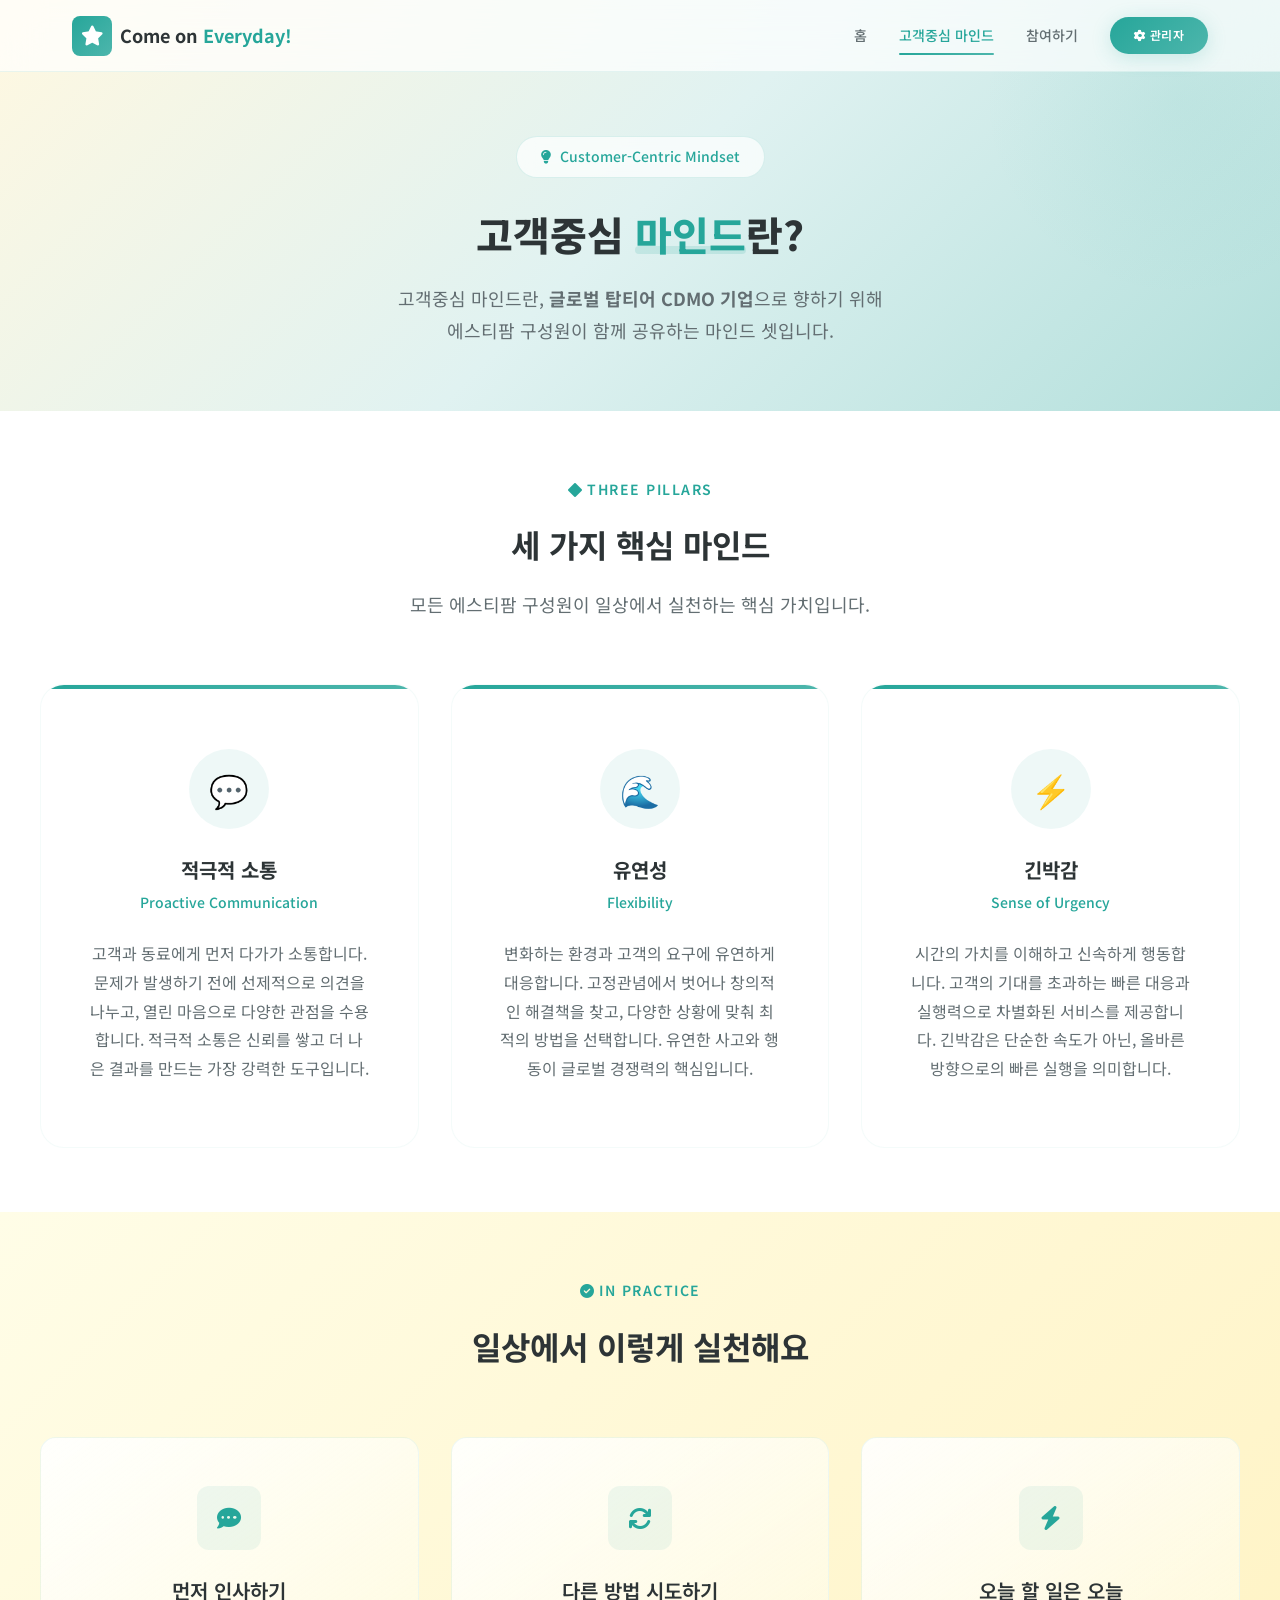
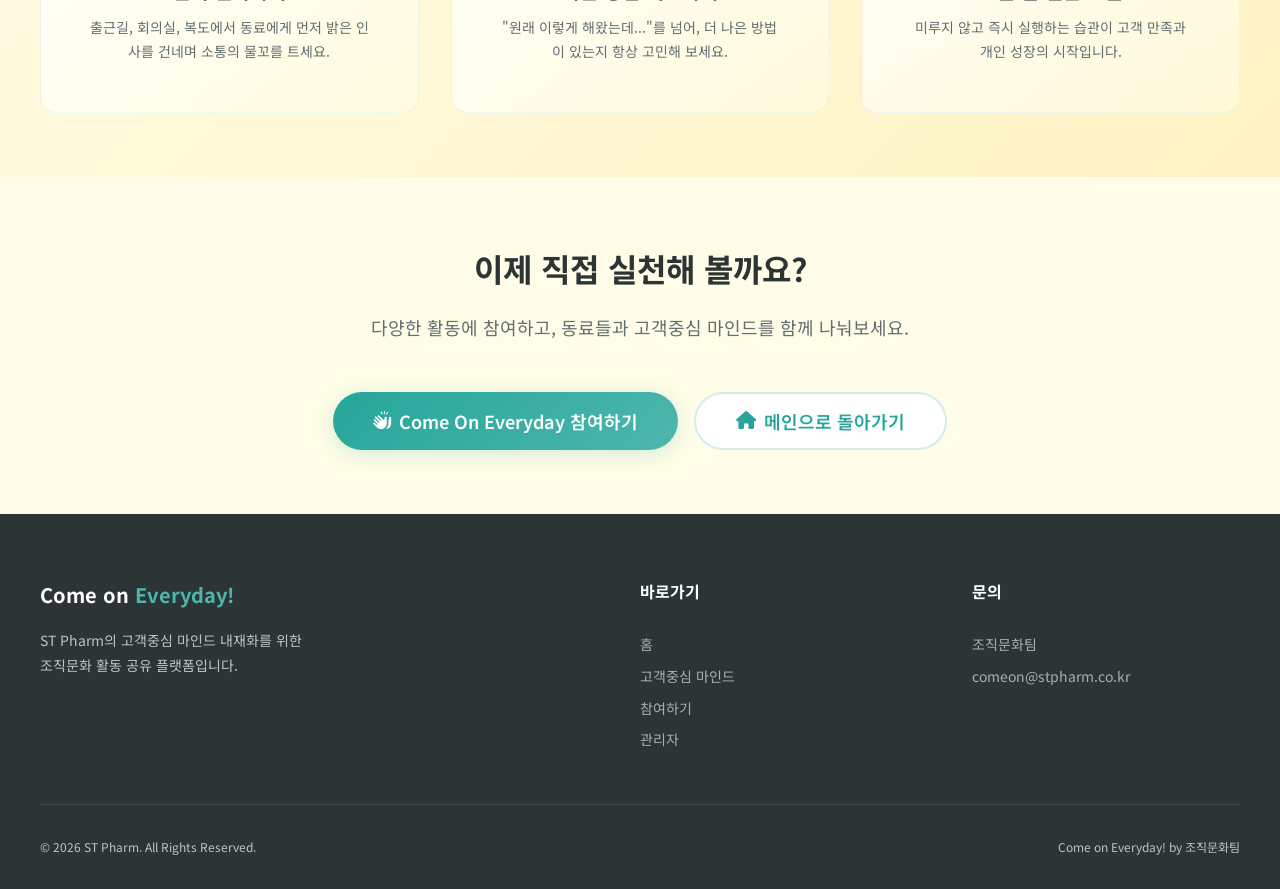
==== mindset.html @ de148626 "feat: 에스티팜 Come on Everyday 웹사이트 초기 버전" ====
<!DOCTYPE html>
<html lang="ko">

<head>
    <meta charset="UTF-8">
    <meta name="viewport" content="width=device-width, initial-scale=1.0">
    <title>고객중심 마인드란? - 에스티팜 Come on Everyday!</title>
    <meta name="description" content="에스티팜의 고객중심 마인드 - 적극적 소통, 유연성, 긴박감. 글로벌 탑티어 CDMO 기업을 향한 공유 마인드셋.">
    <meta property="og:title" content="고객중심 마인드란? - 에스티팜">
    <meta property="og:description" content="적극적 소통, 유연성, 긴박감 - 에스티팜 구성원이 함께 공유하는 마인드셋">
    <link rel="preconnect" href="https://fonts.googleapis.com">
    <link rel="preconnect" href="https://fonts.gstatic.com" crossorigin>
    <link href="https://fonts.googleapis.com/css2?family=Noto+Sans+KR:wght@300;400;500;600;700;800&display=swap"
        rel="stylesheet">
    <link rel="stylesheet" href="https://cdnjs.cloudflare.com/ajax/libs/font-awesome/6.4.0/css/all.min.css">
    <link rel="stylesheet" href="css/style.css">
</head>

<body>

    <!-- ===== 네비게이션 ===== -->
    <nav class="navbar" id="navbar">
        <div class="nav-container">
            <a href="index.html" class="nav-logo">
                <div class="logo-icon"><i class="fas fa-star"></i></div>
                <span>Come on <span class="highlight">Everyday!</span></span>
            </a>
            <div class="nav-links" id="navLinks">
                <a href="index.html">홈</a>
                <a href="mindset.html" class="active">고객중심 마인드</a>
                <a href="participate.html">참여하기</a>
                <a href="admin.html" class="nav-admin-btn"><i class="fas fa-cog"></i> 관리자</a>
            </div>
            <button class="mobile-menu-btn" id="mobileMenuBtn" aria-label="메뉴 열기">
                <span></span><span></span><span></span>
            </button>
        </div>
    </nav>

    <!-- ===== 페이지 헤더 ===== -->
    <section class="page-hero">
        <div class="section-container">
            <div class="hero-badge"><i class="fas fa-lightbulb"></i> Customer-Centric Mindset</div>
            <h1 class="hero-title" id="mindsetPageTitle">고객중심 <span class="accent">마인드</span>란?</h1>
            <p class="lead" id="mindsetPageDesc">
                고객중심 마인드란, <strong>글로벌 탑티어 CDMO 기업</strong>으로 향하기 위해<br>
                에스티팜 구성원이 함께 공유하는 마인드 셋입니다.
            </p>
        </div>
    </section>

    <!-- ===== 3가지 마인드 카드 ===== -->
    <section class="section" style="background: var(--surface-white);">
        <div class="section-container">
            <div class="section-header fade-up">
                <div class="section-label"><i class="fas fa-diamond"></i> THREE PILLARS</div>
                <h2 class="section-title">세 가지 핵심 마인드</h2>
                <p class="section-desc">모든 에스티팜 구성원이 일상에서 실천하는 핵심 가치입니다.</p>
            </div>

            <div class="mindset-cards">
                <!-- 카드 1: 적극적 소통 -->
                <div class="mindset-card fade-up" id="mindsetCard1">
                    <div class="mindset-icon">💬</div>
                    <h3>적극적 소통</h3>
                    <p class="mindset-en">Proactive Communication</p>
                    <p class="mindset-desc" id="mindsetDesc1">
                        고객과 동료에게 먼저 다가가 소통합니다. 문제가 발생하기 전에 선제적으로 의견을 나누고,
                        열린 마음으로 다양한 관점을 수용합니다. 적극적 소통은 신뢰를 쌓고 더 나은 결과를 만드는
                        가장 강력한 도구입니다.
                    </p>
                </div>

                <!-- 카드 2: 유연성 -->
                <div class="mindset-card fade-up" id="mindsetCard2">
                    <div class="mindset-icon">🌊</div>
                    <h3>유연성</h3>
                    <p class="mindset-en">Flexibility</p>
                    <p class="mindset-desc" id="mindsetDesc2">
                        변화하는 환경과 고객의 요구에 유연하게 대응합니다. 고정관념에서 벗어나 창의적인
                        해결책을 찾고, 다양한 상황에 맞춰 최적의 방법을 선택합니다. 유연한 사고와 행동이
                        글로벌 경쟁력의 핵심입니다.
                    </p>
                </div>

                <!-- 카드 3: 긴박감 -->
                <div class="mindset-card fade-up" id="mindsetCard3">
                    <div class="mindset-icon">⚡</div>
                    <h3>긴박감</h3>
                    <p class="mindset-en">Sense of Urgency</p>
                    <p class="mindset-desc" id="mindsetDesc3">
                        시간의 가치를 이해하고 신속하게 행동합니다. 고객의 기대를 초과하는 빠른 대응과
                        실행력으로 차별화된 서비스를 제공합니다. 긴박감은 단순한 속도가 아닌,
                        올바른 방향으로의 빠른 실행을 의미합니다.
                    </p>
                </div>
            </div>
        </div>
    </section>

    <!-- ===== 실천 가이드 섹션 ===== -->
    <section class="section" style="background: var(--gradient-warm);">
        <div class="section-container">
            <div class="section-header fade-up">
                <div class="section-label"><i class="fas fa-check-circle"></i> IN PRACTICE</div>
                <h2 class="section-title">일상에서 이렇게 실천해요</h2>
            </div>
            <div class="intro-grid">
                <div class="intro-card fade-up">
                    <div class="card-icon"><i class="fas fa-comment-dots"></i></div>
                    <h3>먼저 인사하기</h3>
                    <p>출근길, 회의실, 복도에서 동료에게 먼저 밝은 인사를 건네며 소통의 물꼬를 트세요.</p>
                </div>
                <div class="intro-card fade-up">
                    <div class="card-icon"><i class="fas fa-arrows-rotate"></i></div>
                    <h3>다른 방법 시도하기</h3>
                    <p>"원래 이렇게 해왔는데..."를 넘어, 더 나은 방법이 있는지 항상 고민해 보세요.</p>
                </div>
                <div class="intro-card fade-up">
                    <div class="card-icon"><i class="fas fa-bolt"></i></div>
                    <h3>오늘 할 일은 오늘</h3>
                    <p>미루지 않고 즉시 실행하는 습관이 고객 만족과 개인 성장의 시작입니다.</p>
                </div>
            </div>
        </div>
    </section>

    <!-- ===== 하단 CTA ===== -->
    <section class="section text-center">
        <div class="section-container fade-up">
            <h2 class="section-title">이제 직접 실천해 볼까요?</h2>
            <p class="section-desc mb-3">다양한 활동에 참여하고, 동료들과 고객중심 마인드를 함께 나눠보세요.</p>
            <div style="display: flex; gap: 1rem; justify-content: center; flex-wrap: wrap;">
                <a href="participate.html" class="btn btn-primary btn-lg">
                    <i class="fas fa-hands-clapping"></i> Come On Everyday 참여하기
                </a>
                <a href="index.html" class="btn btn-secondary btn-lg">
                    <i class="fas fa-home"></i> 메인으로 돌아가기
                </a>
            </div>
        </div>
    </section>

    <!-- ===== 푸터 ===== -->
    <footer class="footer">
        <div class="footer-container">
            <div class="footer-brand">
                <h3>Come on <span>Everyday!</span></h3>
                <p>ST Pharm의 고객중심 마인드 내재화를 위한<br>조직문화 활동 공유 플랫폼입니다.</p>
            </div>
            <div class="footer-links">
                <h4>바로가기</h4>
                <a href="index.html">홈</a>
                <a href="mindset.html">고객중심 마인드</a>
                <a href="participate.html">참여하기</a>
                <a href="admin.html">관리자</a>
            </div>
            <div class="footer-links">
                <h4>문의</h4>
                <a href="#">조직문화팀</a>
                <a href="#">comeon@stpharm.co.kr</a>
            </div>
        </div>
        <div class="footer-bottom">
            <span>© 2026 ST Pharm. All Rights Reserved.</span>
            <span>Come on Everyday! by 조직문화팀</span>
        </div>
    </footer>

    <button class="back-to-top" id="backToTop" aria-label="맨 위로">
        <i class="fas fa-chevron-up"></i>
    </button>
    <div class="toast" id="toast"></div>

    <script src="js/theme.js"></script>
    <script src="js/main.js"></script>
</body>

</html>
---- css/style.css ----
/* ============================================
   에스티팜 Come on Everyday! - 메인 스타일시트
   디자인 시스템: 따뜻한 노란색 + 민트 포인트
   ============================================ */

/* === 1. CSS 변수 (테마 시스템) === */
:root {
  /* 메인 컬러 */
  --bg-primary: #FFFDE7;
  --bg-secondary: #FFF8E1;
  --bg-warm: #FFF3C4;
  --accent-mint: #26A69A;
  --accent-mint-light: #4DB6AC;
  --accent-mint-dark: #00897B;
  --accent-mint-bg: rgba(38, 166, 154, 0.08);

  /* 텍스트 */
  --text-primary: #2D3436;
  --text-secondary: #636E72;
  --text-light: #B2BEC3;
  --text-white: #FFFFFF;

  /* 카드 & 서피스 */
  --surface-white: #FFFFFF;
  --surface-glass: rgba(255, 255, 255, 0.7);
  --surface-card: rgba(255, 255, 255, 0.85);

  /* 그림자 */
  --shadow-sm: 0 2px 8px rgba(0, 0, 0, 0.06);
  --shadow-md: 0 4px 16px rgba(0, 0, 0, 0.08);
  --shadow-lg: 0 8px 32px rgba(0, 0, 0, 0.1);
  --shadow-mint: 0 4px 20px rgba(38, 166, 154, 0.2);

  /* 그라데이션 */
  --gradient-hero: linear-gradient(135deg, #FFF8E1 0%, #E0F2F1 50%, #B2DFDB 100%);
  --gradient-mint: linear-gradient(135deg, #26A69A 0%, #4DB6AC 100%);
  --gradient-warm: linear-gradient(135deg, #FFFDE7 0%, #FFF3C4 100%);
  --gradient-card: linear-gradient(145deg, rgba(255,255,255,0.9), rgba(255,253,231,0.5));

  /* 간격 */
  --spacing-xs: 0.25rem;
  --spacing-sm: 0.5rem;
  --spacing-md: 1rem;
  --spacing-lg: 1.5rem;
  --spacing-xl: 2rem;
  --spacing-2xl: 3rem;
  --spacing-3xl: 4rem;

  /* 둥근 모서리 */
  --radius-sm: 8px;
  --radius-md: 12px;
  --radius-lg: 16px;
  --radius-xl: 24px;
  --radius-full: 9999px;

  /* 폰트 */
  --font-family: 'Noto Sans KR', -apple-system, BlinkMacSystemFont, sans-serif;
  --font-size-xs: 0.75rem;
  --font-size-sm: 0.875rem;
  --font-size-md: 1rem;
  --font-size-lg: 1.125rem;
  --font-size-xl: 1.25rem;
  --font-size-2xl: 1.5rem;
  --font-size-3xl: 2rem;
  --font-size-4xl: 2.5rem;
  --font-size-hero: 3.5rem;

  /* 트랜지션 */
  --transition-fast: 0.2s ease;
  --transition-normal: 0.3s ease;
  --transition-slow: 0.5s ease;

  /* 네비게이션 높이 */
  --nav-height: 72px;
}

/* === 2. 리셋 & 기본 스타일 === */
*,
*::before,
*::after {
  margin: 0;
  padding: 0;
  box-sizing: border-box;
}

html {
  scroll-behavior: smooth;
  font-size: 16px;
}

body {
  font-family: var(--font-family);
  background-color: var(--bg-primary);
  color: var(--text-primary);
  line-height: 1.7;
  overflow-x: hidden;
  -webkit-font-smoothing: antialiased;
}

a {
  color: var(--accent-mint);
  text-decoration: none;
  transition: color var(--transition-fast);
}

a:hover {
  color: var(--accent-mint-dark);
}

img {
  max-width: 100%;
  height: auto;
  display: block;
}

ul, ol {
  list-style: none;
}

/* === 3. 네비게이션 === */
.navbar {
  position: fixed;
  top: 0;
  left: 0;
  right: 0;
  height: var(--nav-height);
  background: var(--surface-glass);
  backdrop-filter: blur(20px);
  -webkit-backdrop-filter: blur(20px);
  border-bottom: 1px solid rgba(38, 166, 154, 0.1);
  z-index: 1000;
  transition: all var(--transition-normal);
}

.navbar.scrolled {
  background: rgba(255, 253, 231, 0.95);
  box-shadow: var(--shadow-sm);
}

.nav-container {
  max-width: 1200px;
  margin: 0 auto;
  padding: 0 var(--spacing-xl);
  height: 100%;
  display: flex;
  align-items: center;
  justify-content: space-between;
}

.nav-logo {
  display: flex;
  align-items: center;
  gap: var(--spacing-sm);
  font-weight: 700;
  font-size: var(--font-size-lg);
  color: var(--text-primary);
}

.nav-logo .logo-icon {
  width: 40px;
  height: 40px;
  background: var(--gradient-mint);
  border-radius: var(--radius-sm);
  display: flex;
  align-items: center;
  justify-content: center;
  color: white;
  font-size: var(--font-size-xl);
}

.nav-logo span.highlight {
  color: var(--accent-mint);
}

.nav-links {
  display: flex;
  align-items: center;
  gap: var(--spacing-xl);
}

.nav-links a {
  color: var(--text-secondary);
  font-weight: 500;
  font-size: var(--font-size-sm);
  padding: var(--spacing-sm) 0;
  position: relative;
  transition: color var(--transition-fast);
}

.nav-links a::after {
  content: '';
  position: absolute;
  bottom: 0;
  left: 0;
  width: 0;
  height: 2px;
  background: var(--gradient-mint);
  border-radius: var(--radius-full);
  transition: width var(--transition-normal);
}

.nav-links a:hover,
.nav-links a.active {
  color: var(--accent-mint);
}

.nav-links a:hover::after,
.nav-links a.active::after {
  width: 100%;
}

.nav-admin-btn {
  background: var(--gradient-mint);
  color: white !important;
  padding: var(--spacing-sm) var(--spacing-lg) !important;
  border-radius: var(--radius-full);
  font-weight: 600 !important;
  font-size: var(--font-size-xs) !important;
  letter-spacing: 0.5px;
  transition: all var(--transition-normal) !important;
  box-shadow: var(--shadow-mint);
}

.nav-admin-btn:hover {
  transform: translateY(-2px);
  box-shadow: 0 6px 24px rgba(38, 166, 154, 0.3) !important;
}

.nav-admin-btn::after {
  display: none !important;
}

/* 모바일 메뉴 */
.mobile-menu-btn {
  display: none;
  flex-direction: column;
  gap: 5px;
  background: none;
  border: none;
  cursor: pointer;
  padding: var(--spacing-sm);
}

.mobile-menu-btn span {
  width: 24px;
  height: 2px;
  background: var(--text-primary);
  border-radius: var(--radius-full);
  transition: all var(--transition-normal);
}

.mobile-menu-btn.active span:nth-child(1) {
  transform: rotate(45deg) translateY(7px);
}

.mobile-menu-btn.active span:nth-child(2) {
  opacity: 0;
}

.mobile-menu-btn.active span:nth-child(3) {
  transform: rotate(-45deg) translateY(-7px);
}

/* === 4. 히어로 섹션 === */
.hero {
  min-height: 100vh;
  display: flex;
  align-items: center;
  justify-content: center;
  background: var(--gradient-hero);
  padding: calc(var(--nav-height) + var(--spacing-3xl)) var(--spacing-xl) var(--spacing-3xl);
  position: relative;
  overflow: hidden;
}

.hero::before {
  content: '';
  position: absolute;
  top: -50%;
  right: -20%;
  width: 600px;
  height: 600px;
  background: radial-gradient(circle, rgba(38, 166, 154, 0.08) 0%, transparent 70%);
  border-radius: 50%;
  animation: float 8s ease-in-out infinite;
}

.hero::after {
  content: '';
  position: absolute;
  bottom: -30%;
  left: -10%;
  width: 400px;
  height: 400px;
  background: radial-gradient(circle, rgba(255, 243, 196, 0.5) 0%, transparent 70%);
  border-radius: 50%;
  animation: float 6s ease-in-out infinite reverse;
}

@keyframes float {
  0%, 100% { transform: translateY(0) rotate(0deg); }
  50% { transform: translateY(-30px) rotate(5deg); }
}

.hero-content {
  text-align: center;
  max-width: 800px;
  position: relative;
  z-index: 1;
}

.hero-badge {
  display: inline-flex;
  align-items: center;
  gap: var(--spacing-sm);
  background: var(--surface-glass);
  backdrop-filter: blur(10px);
  padding: var(--spacing-sm) var(--spacing-lg);
  border-radius: var(--radius-full);
  font-size: var(--font-size-sm);
  font-weight: 500;
  color: var(--accent-mint);
  margin-bottom: var(--spacing-xl);
  border: 1px solid rgba(38, 166, 154, 0.15);
  animation: fadeInDown 0.8s ease-out;
}

.hero-title {
  font-size: var(--font-size-hero);
  font-weight: 800;
  line-height: 1.2;
  margin-bottom: var(--spacing-lg);
  color: var(--text-primary);
  animation: fadeInUp 0.8s ease-out 0.2s both;
}

.hero-title .accent {
  color: var(--accent-mint);
  position: relative;
  display: inline-block;
}

.hero-title .accent::after {
  content: '';
  position: absolute;
  bottom: 4px;
  left: 0;
  right: 0;
  height: 8px;
  background: rgba(38, 166, 154, 0.15);
  border-radius: var(--radius-full);
  z-index: -1;
}

.hero-subtitle {
  font-size: var(--font-size-lg);
  color: var(--text-secondary);
  max-width: 600px;
  margin: 0 auto var(--spacing-2xl);
  line-height: 1.8;
  animation: fadeInUp 0.8s ease-out 0.4s both;
}

.hero-buttons {
  display: flex;
  gap: var(--spacing-md);
  justify-content: center;
  flex-wrap: wrap;
  animation: fadeInUp 0.8s ease-out 0.6s both;
}

.scroll-indicator {
  position: absolute;
  bottom: 40px;
  left: 50%;
  transform: translateX(-50%);
  display: flex;
  flex-direction: column;
  align-items: center;
  gap: var(--spacing-sm);
  color: var(--text-light);
  font-size: var(--font-size-xs);
  animation: bounce 2s infinite;
  z-index: 1;
}

.scroll-indicator i {
  font-size: var(--font-size-xl);
}

@keyframes bounce {
  0%, 20%, 50%, 80%, 100% { transform: translateX(-50%) translateY(0); }
  40% { transform: translateX(-50%) translateY(-10px); }
  60% { transform: translateX(-50%) translateY(-5px); }
}

/* === 5. 버튼 === */
.btn {
  display: inline-flex;
  align-items: center;
  gap: var(--spacing-sm);
  padding: 14px 32px;
  border-radius: var(--radius-full);
  font-family: var(--font-family);
  font-weight: 600;
  font-size: var(--font-size-md);
  cursor: pointer;
  border: none;
  transition: all var(--transition-normal);
  text-decoration: none;
  line-height: 1;
}

.btn-primary {
  background: var(--gradient-mint);
  color: var(--text-white);
  box-shadow: var(--shadow-mint);
}

.btn-primary:hover {
  transform: translateY(-3px);
  box-shadow: 0 8px 28px rgba(38, 166, 154, 0.35);
  color: var(--text-white);
}

.btn-secondary {
  background: var(--surface-white);
  color: var(--accent-mint);
  border: 2px solid rgba(38, 166, 154, 0.2);
}

.btn-secondary:hover {
  border-color: var(--accent-mint);
  background: var(--accent-mint-bg);
  transform: translateY(-3px);
  box-shadow: var(--shadow-md);
  color: var(--accent-mint-dark);
}

.btn-outline {
  background: transparent;
  color: var(--accent-mint);
  border: 2px solid var(--accent-mint);
}

.btn-outline:hover {
  background: var(--accent-mint);
  color: var(--text-white);
  transform: translateY(-2px);
}

.btn-sm {
  padding: 10px 20px;
  font-size: var(--font-size-sm);
}

.btn-lg {
  padding: 18px 40px;
  font-size: var(--font-size-lg);
}

/* === 6. 섹션 공통 === */
.section {
  padding: var(--spacing-3xl) var(--spacing-xl);
}

.section-container {
  max-width: 1200px;
  margin: 0 auto;
}

.section-header {
  text-align: center;
  margin-bottom: var(--spacing-3xl);
}

.section-label {
  display: inline-flex;
  align-items: center;
  gap: var(--spacing-xs);
  color: var(--accent-mint);
  font-size: var(--font-size-sm);
  font-weight: 600;
  text-transform: uppercase;
  letter-spacing: 1.5px;
  margin-bottom: var(--spacing-md);
}

.section-title {
  font-size: var(--font-size-3xl);
  font-weight: 700;
  color: var(--text-primary);
  margin-bottom: var(--spacing-md);
}

.section-desc {
  font-size: var(--font-size-lg);
  color: var(--text-secondary);
  max-width: 600px;
  margin: 0 auto;
  line-height: 1.8;
}

/* === 7. 소개 섹션 === */
.intro-section {
  background: var(--surface-white);
}

.intro-grid {
  display: grid;
  grid-template-columns: repeat(3, 1fr);
  gap: var(--spacing-xl);
  margin-top: var(--spacing-2xl);
}

.intro-card {
  background: var(--gradient-card);
  border: 1px solid rgba(38, 166, 154, 0.08);
  border-radius: var(--radius-lg);
  padding: var(--spacing-2xl);
  text-align: center;
  transition: all var(--transition-normal);
}

.intro-card:hover {
  transform: translateY(-8px);
  box-shadow: var(--shadow-lg);
  border-color: rgba(38, 166, 154, 0.2);
}

.intro-card .card-icon {
  width: 64px;
  height: 64px;
  margin: 0 auto var(--spacing-lg);
  background: var(--accent-mint-bg);
  border-radius: var(--radius-md);
  display: flex;
  align-items: center;
  justify-content: center;
  font-size: var(--font-size-2xl);
  color: var(--accent-mint);
  transition: all var(--transition-normal);
}

.intro-card:hover .card-icon {
  background: var(--gradient-mint);
  color: white;
  transform: scale(1.1);
}

.intro-card h3 {
  font-size: var(--font-size-xl);
  font-weight: 600;
  margin-bottom: var(--spacing-sm);
}

.intro-card p {
  color: var(--text-secondary);
  font-size: var(--font-size-sm);
  line-height: 1.7;
}

/* === 8. CTA 섹션 === */
.cta-section {
  background: var(--gradient-warm);
  position: relative;
  overflow: hidden;
}

.cta-section::before {
  content: '';
  position: absolute;
  top: 0;
  right: 0;
  width: 300px;
  height: 300px;
  background: radial-gradient(circle, rgba(38, 166, 154, 0.06) 0%, transparent 70%);
  border-radius: 50%;
}

.cta-cards {
  display: grid;
  grid-template-columns: repeat(2, 1fr);
  gap: var(--spacing-2xl);
  max-width: 900px;
  margin: 0 auto;
}

.cta-card {
  background: var(--surface-card);
  backdrop-filter: blur(10px);
  border: 1px solid rgba(38, 166, 154, 0.1);
  border-radius: var(--radius-xl);
  padding: var(--spacing-3xl) var(--spacing-2xl);
  text-align: center;
  transition: all var(--transition-normal);
  position: relative;
  overflow: hidden;
}

.cta-card::before {
  content: '';
  position: absolute;
  top: 0;
  left: 0;
  right: 0;
  height: 4px;
  background: var(--gradient-mint);
  opacity: 0;
  transition: opacity var(--transition-normal);
}

.cta-card:hover {
  transform: translateY(-6px);
  box-shadow: var(--shadow-lg);
}

.cta-card:hover::before {
  opacity: 1;
}

.cta-card .card-emoji {
  font-size: 3rem;
  margin-bottom: var(--spacing-lg);
}

.cta-card h3 {
  font-size: var(--font-size-xl);
  font-weight: 700;
  margin-bottom: var(--spacing-md);
}

.cta-card p {
  color: var(--text-secondary);
  margin-bottom: var(--spacing-xl);
  line-height: 1.7;
}

/* === 9. 캐릭터 섹션 === */
.character-section {
  background: var(--surface-white);
}

.character-grid {
  display: grid;
  grid-template-columns: repeat(3, 1fr);
  gap: var(--spacing-xl);
}

.character-card {
  background: var(--bg-primary);
  border-radius: var(--radius-xl);
  padding: var(--spacing-2xl);
  text-align: center;
  transition: all var(--transition-normal);
  border: 2px solid transparent;
}

.character-card:hover {
  transform: translateY(-10px);
  box-shadow: var(--shadow-lg);
  border-color: rgba(38, 166, 154, 0.15);
}

.character-img {
  width: 160px;
  height: 160px;
  margin: 0 auto var(--spacing-lg);
  border-radius: 50%;
  background: var(--gradient-mint);
  display: flex;
  align-items: center;
  justify-content: center;
  font-size: 4rem;
  color: white;
  position: relative;
  overflow: hidden;
  box-shadow: 0 8px 24px rgba(38, 166, 154, 0.2);
  transition: transform var(--transition-normal);
}

.character-card:hover .character-img {
  transform: scale(1.05) rotate(3deg);
}

.character-img img {
  width: 100%;
  height: 100%;
  object-fit: cover;
  border-radius: 50%;
}

.character-card h3 {
  font-size: var(--font-size-xl);
  font-weight: 700;
  margin-bottom: var(--spacing-xs);
  color: var(--text-primary);
}

.character-card .character-en {
  font-size: var(--font-size-sm);
  color: var(--accent-mint);
  font-weight: 500;
  margin-bottom: var(--spacing-md);
}

.character-card p {
  color: var(--text-secondary);
  font-size: var(--font-size-sm);
  line-height: 1.7;
}

/* === 10. 푸터 === */
.footer {
  background: var(--text-primary);
  color: rgba(255, 255, 255, 0.7);
  padding: var(--spacing-3xl) var(--spacing-xl) var(--spacing-xl);
}

.footer-container {
  max-width: 1200px;
  margin: 0 auto;
  display: grid;
  grid-template-columns: 2fr 1fr 1fr;
  gap: var(--spacing-3xl);
}

.footer-brand h3 {
  color: white;
  font-size: var(--font-size-xl);
  margin-bottom: var(--spacing-md);
}

.footer-brand h3 span {
  color: var(--accent-mint-light);
}

.footer-brand p {
  font-size: var(--font-size-sm);
  line-height: 1.8;
}

.footer-links h4 {
  color: white;
  font-size: var(--font-size-md);
  margin-bottom: var(--spacing-lg);
}

.footer-links a {
  display: block;
  color: rgba(255, 255, 255, 0.6);
  font-size: var(--font-size-sm);
  padding: var(--spacing-xs) 0;
  transition: color var(--transition-fast);
}

.footer-links a:hover {
  color: var(--accent-mint-light);
}

.footer-bottom {
  max-width: 1200px;
  margin: var(--spacing-2xl) auto 0;
  padding-top: var(--spacing-xl);
  border-top: 1px solid rgba(255, 255, 255, 0.1);
  display: flex;
  justify-content: space-between;
  align-items: center;
  font-size: var(--font-size-xs);
}

/* === 11. 마인드셋 페이지 === */
.page-hero {
  padding: calc(var(--nav-height) + var(--spacing-3xl)) var(--spacing-xl) var(--spacing-3xl);
  background: var(--gradient-hero);
  text-align: center;
  position: relative;
  overflow: hidden;
}

.page-hero::before {
  content: '';
  position: absolute;
  top: -100px;
  right: -100px;
  width: 400px;
  height: 400px;
  background: radial-gradient(circle, rgba(38, 166, 154, 0.06) 0%, transparent 70%);
  border-radius: 50%;
}

.page-hero h1 {
  font-size: var(--font-size-4xl);
  font-weight: 800;
  margin-bottom: var(--spacing-lg);
}

.page-hero .lead {
  font-size: var(--font-size-lg);
  color: var(--text-secondary);
  max-width: 700px;
  margin: 0 auto;
  line-height: 1.8;
}

.mindset-cards {
  display: grid;
  grid-template-columns: repeat(3, 1fr);
  gap: var(--spacing-xl);
  margin-top: var(--spacing-2xl);
}

.mindset-card {
  background: var(--surface-white);
  border-radius: var(--radius-xl);
  padding: var(--spacing-3xl) var(--spacing-2xl);
  text-align: center;
  position: relative;
  overflow: hidden;
  transition: all var(--transition-normal);
  border: 1px solid rgba(38, 166, 154, 0.05);
}

.mindset-card::before {
  content: '';
  position: absolute;
  top: 0;
  left: 0;
  right: 0;
  height: 4px;
  background: var(--gradient-mint);
}

.mindset-card:hover {
  transform: translateY(-8px);
  box-shadow: var(--shadow-lg);
}

.mindset-card .mindset-icon {
  width: 80px;
  height: 80px;
  margin: 0 auto var(--spacing-lg);
  background: var(--accent-mint-bg);
  border-radius: 50%;
  display: flex;
  align-items: center;
  justify-content: center;
  font-size: var(--font-size-3xl);
  color: var(--accent-mint);
  transition: all var(--transition-normal);
}

.mindset-card:hover .mindset-icon {
  background: var(--gradient-mint);
  color: white;
  transform: scale(1.1);
}

.mindset-card h3 {
  font-size: var(--font-size-xl);
  font-weight: 700;
  margin-bottom: var(--spacing-xs);
}

.mindset-card .mindset-en {
  color: var(--accent-mint);
  font-size: var(--font-size-sm);
  font-weight: 500;
  margin-bottom: var(--spacing-lg);
}

.mindset-card .mindset-desc {
  color: var(--text-secondary);
  line-height: 1.8;
  font-size: var(--font-size-md);
}

/* === 12. 참여하기 페이지 === */
.activity-tabs {
  display: flex;
  gap: var(--spacing-sm);
  justify-content: center;
  flex-wrap: wrap;
  margin-bottom: var(--spacing-2xl);
}

.tab-btn {
  padding: 12px 24px;
  border: 2px solid rgba(38, 166, 154, 0.15);
  background: var(--surface-white);
  border-radius: var(--radius-full);
  font-family: var(--font-family);
  font-size: var(--font-size-sm);
  font-weight: 500;
  color: var(--text-secondary);
  cursor: pointer;
  transition: all var(--transition-normal);
  display: flex;
  align-items: center;
  gap: var(--spacing-sm);
}

.tab-btn:hover {
  border-color: var(--accent-mint);
  color: var(--accent-mint);
  background: var(--accent-mint-bg);
}

.tab-btn.active {
  background: var(--gradient-mint);
  color: white;
  border-color: var(--accent-mint);
  box-shadow: var(--shadow-mint);
}

.tab-content {
  display: none;
  animation: fadeIn 0.4s ease;
}

.tab-content.active {
  display: block;
}

.activity-header {
  background: var(--surface-card);
  border: 1px solid rgba(38, 166, 154, 0.08);
  border-radius: var(--radius-lg);
  padding: var(--spacing-2xl);
  margin-bottom: var(--spacing-2xl);
  display: flex;
  align-items: center;
  justify-content: space-between;
  gap: var(--spacing-xl);
}

.activity-header .activity-info h3 {
  font-size: var(--font-size-xl);
  font-weight: 700;
  margin-bottom: var(--spacing-sm);
}

.activity-header .activity-info p {
  color: var(--text-secondary);
  line-height: 1.7;
}

/* 게시글 그리드 */
.posts-grid {
  display: grid;
  grid-template-columns: repeat(auto-fill, minmax(300px, 1fr));
  gap: var(--spacing-xl);
}

.post-card {
  background: var(--surface-white);
  border-radius: var(--radius-lg);
  overflow: hidden;
  transition: all var(--transition-normal);
  border: 1px solid rgba(0, 0, 0, 0.05);
}

.post-card:hover {
  transform: translateY(-6px);
  box-shadow: var(--shadow-lg);
}

.post-card .post-image {
  width: 100%;
  height: 200px;
  background: var(--gradient-warm);
  display: flex;
  align-items: center;
  justify-content: center;
  font-size: 3rem;
  color: var(--accent-mint);
  overflow: hidden;
}

.post-card .post-image img {
  width: 100%;
  height: 100%;
  object-fit: cover;
}

.post-card .post-body {
  padding: var(--spacing-lg);
}

.post-card .post-tag {
  display: inline-block;
  background: var(--accent-mint-bg);
  color: var(--accent-mint);
  font-size: var(--font-size-xs);
  font-weight: 600;
  padding: 4px 12px;
  border-radius: var(--radius-full);
  margin-bottom: var(--spacing-sm);
}

.post-card .post-title {
  font-size: var(--font-size-lg);
  font-weight: 600;
  margin-bottom: var(--spacing-sm);
  line-height: 1.4;
}

.post-card .post-preview {
  color: var(--text-secondary);
  font-size: var(--font-size-sm);
  line-height: 1.6;
  margin-bottom: var(--spacing-md);
  display: -webkit-box;
  -webkit-line-clamp: 2;
  -webkit-box-orient: vertical;
  overflow: hidden;
}

.post-card .post-meta {
  display: flex;
  justify-content: space-between;
  align-items: center;
  font-size: var(--font-size-xs);
  color: var(--text-light);
}

.post-card .post-author {
  display: flex;
  align-items: center;
  gap: var(--spacing-xs);
}

.post-card .post-author .avatar {
  width: 24px;
  height: 24px;
  border-radius: 50%;
  background: var(--gradient-mint);
  display: flex;
  align-items: center;
  justify-content: center;
  color: white;
  font-size: 10px;
  font-weight: 700;
}

/* === 13. 모달 === */
.modal-overlay {
  position: fixed;
  top: 0;
  left: 0;
  right: 0;
  bottom: 0;
  background: rgba(0, 0, 0, 0.5);
  backdrop-filter: blur(4px);
  z-index: 2000;
  display: none;
  align-items: center;
  justify-content: center;
  padding: var(--spacing-xl);
  animation: fadeIn 0.3s ease;
}

.modal-overlay.active {
  display: flex;
}

.modal {
  background: var(--surface-white);
  border-radius: var(--radius-xl);
  max-width: 600px;
  width: 100%;
  max-height: 90vh;
  overflow-y: auto;
  box-shadow: var(--shadow-lg);
  animation: slideUp 0.3s ease;
}

.modal-header {
  padding: var(--spacing-xl) var(--spacing-2xl);
  border-bottom: 1px solid rgba(0, 0, 0, 0.06);
  display: flex;
  align-items: center;
  justify-content: space-between;
}

.modal-header h3 {
  font-size: var(--font-size-xl);
  font-weight: 700;
}

.modal-close {
  width: 36px;
  height: 36px;
  border: none;
  background: rgba(0, 0, 0, 0.05);
  border-radius: 50%;
  cursor: pointer;
  font-size: var(--font-size-lg);
  display: flex;
  align-items: center;
  justify-content: center;
  transition: all var(--transition-fast);
  color: var(--text-secondary);
}

.modal-close:hover {
  background: rgba(0, 0, 0, 0.1);
  color: var(--text-primary);
}

.modal-body {
  padding: var(--spacing-2xl);
}

.modal-footer {
  padding: var(--spacing-lg) var(--spacing-2xl);
  border-top: 1px solid rgba(0, 0, 0, 0.06);
  display: flex;
  gap: var(--spacing-md);
  justify-content: flex-end;
}

/* === 14. 폼 === */
.form-group {
  margin-bottom: var(--spacing-lg);
}

.form-group label {
  display: block;
  font-weight: 600;
  font-size: var(--font-size-sm);
  margin-bottom: var(--spacing-sm);
  color: var(--text-primary);
}

.form-group input,
.form-group textarea,
.form-group select {
  width: 100%;
  padding: 12px 16px;
  border: 2px solid rgba(0, 0, 0, 0.08);
  border-radius: var(--radius-md);
  font-family: var(--font-family);
  font-size: var(--font-size-md);
  color: var(--text-primary);
  transition: all var(--transition-fast);
  background: var(--bg-primary);
}

.form-group input:focus,
.form-group textarea:focus,
.form-group select:focus {
  outline: none;
  border-color: var(--accent-mint);
  box-shadow: 0 0 0 3px rgba(38, 166, 154, 0.1);
}

.form-group textarea {
  min-height: 120px;
  resize: vertical;
}

.form-group .file-upload {
  border: 2px dashed rgba(38, 166, 154, 0.3);
  border-radius: var(--radius-md);
  padding: var(--spacing-2xl);
  text-align: center;
  cursor: pointer;
  transition: all var(--transition-fast);
  background: var(--accent-mint-bg);
}

.form-group .file-upload:hover {
  border-color: var(--accent-mint);
  background: rgba(38, 166, 154, 0.12);
}

.form-group .file-upload i {
  font-size: var(--font-size-3xl);
  color: var(--accent-mint);
  margin-bottom: var(--spacing-sm);
}

.form-group .file-upload p {
  color: var(--text-secondary);
  font-size: var(--font-size-sm);
}

/* === 15. 공유 버튼 === */
.share-buttons {
  display: flex;
  gap: var(--spacing-sm);
}

.share-btn {
  width: 40px;
  height: 40px;
  border: none;
  border-radius: 50%;
  cursor: pointer;
  display: flex;
  align-items: center;
  justify-content: center;
  font-size: var(--font-size-md);
  transition: all var(--transition-fast);
  color: white;
}

.share-btn.kakao { background: #FEE500; color: #3C1E1E; }
.share-btn.email { background: var(--accent-mint); }
.share-btn.link { background: var(--text-secondary); }

.share-btn:hover {
  transform: translateY(-2px);
  box-shadow: var(--shadow-md);
}

/* === 16. 애니메이션 === */
@keyframes fadeIn {
  from { opacity: 0; }
  to { opacity: 1; }
}

@keyframes fadeInUp {
  from { opacity: 0; transform: translateY(30px); }
  to { opacity: 1; transform: translateY(0); }
}

@keyframes fadeInDown {
  from { opacity: 0; transform: translateY(-20px); }
  to { opacity: 1; transform: translateY(0); }
}

@keyframes slideUp {
  from { opacity: 0; transform: translateY(20px); }
  to { opacity: 1; transform: translateY(0); }
}

/* 스크롤 애니메이션 */
.fade-up {
  opacity: 0;
  transform: translateY(40px);
  transition: all 0.6s cubic-bezier(0.4, 0, 0.2, 1);
}

.fade-up.visible {
  opacity: 1;
  transform: translateY(0);
}

/* === 17. 반응형 === */
@media (max-width: 1024px) {
  .intro-grid,
  .mindset-cards {
    grid-template-columns: repeat(2, 1fr);
  }

  .character-grid {
    grid-template-columns: repeat(2, 1fr);
  }

  .footer-container {
    grid-template-columns: 1fr 1fr;
    gap: var(--spacing-2xl);
  }
}

@media (max-width: 768px) {
  :root {
    --font-size-hero: 2.2rem;
    --font-size-4xl: 2rem;
    --font-size-3xl: 1.5rem;
    --nav-height: 64px;
  }

  .mobile-menu-btn {
    display: flex;
  }

  .nav-links {
    position: fixed;
    top: var(--nav-height);
    left: 0;
    right: 0;
    background: var(--bg-primary);
    flex-direction: column;
    padding: var(--spacing-xl);
    gap: var(--spacing-md);
    box-shadow: var(--shadow-lg);
    transform: translateY(-100%);
    opacity: 0;
    visibility: hidden;
    transition: all var(--transition-normal);
  }

  .nav-links.active {
    transform: translateY(0);
    opacity: 1;
    visibility: visible;
  }

  .hero {
    padding-top: calc(var(--nav-height) + var(--spacing-2xl));
    min-height: auto;
    padding-bottom: 100px;
  }

  .hero-buttons {
    flex-direction: column;
    align-items: center;
  }

  .intro-grid,
  .mindset-cards,
  .character-grid {
    grid-template-columns: 1fr;
  }

  .cta-cards {
    grid-template-columns: 1fr;
  }

  .activity-header {
    flex-direction: column;
    text-align: center;
  }

  .posts-grid {
    grid-template-columns: 1fr;
  }

  .footer-container {
    grid-template-columns: 1fr;
    gap: var(--spacing-2xl);
  }

  .footer-bottom {
    flex-direction: column;
    gap: var(--spacing-md);
    text-align: center;
  }

  .scroll-indicator {
    display: none;
  }

  .section {
    padding: var(--spacing-2xl) var(--spacing-md);
  }
}

@media (max-width: 480px) {
  :root {
    --font-size-hero: 1.8rem;
  }

  .btn {
    width: 100%;
    justify-content: center;
  }

  .activity-tabs {
    flex-direction: column;
  }

  .tab-btn {
    width: 100%;
    justify-content: center;
  }
}

/* === 18. 유틸리티 === */
.text-center { text-align: center; }
.text-mint { color: var(--accent-mint); }
.text-muted { color: var(--text-secondary); }
.mt-1 { margin-top: var(--spacing-md); }
.mt-2 { margin-top: var(--spacing-xl); }
.mt-3 { margin-top: var(--spacing-2xl); }
.mb-1 { margin-bottom: var(--spacing-md); }
.mb-2 { margin-bottom: var(--spacing-xl); }
.mb-3 { margin-bottom: var(--spacing-2xl); }

/* 토스트 알림 */
.toast {
  position: fixed;
  bottom: 30px;
  right: 30px;
  background: var(--text-primary);
  color: white;
  padding: 16px 24px;
  border-radius: var(--radius-md);
  font-size: var(--font-size-sm);
  font-weight: 500;
  box-shadow: var(--shadow-lg);
  z-index: 3000;
  transform: translateY(100px);
  opacity: 0;
  transition: all var(--transition-normal);
  display: flex;
  align-items: center;
  gap: var(--spacing-sm);
}

.toast.show {
  transform: translateY(0);
  opacity: 1;
}

.toast.success {
  background: var(--accent-mint);
}

/* 페이지 상단 이동 버튼 */
.back-to-top {
  position: fixed;
  bottom: 30px;
  right: 30px;
  width: 48px;
  height: 48px;
  background: var(--gradient-mint);
  color: white;
  border: none;
  border-radius: 50%;
  cursor: pointer;
  font-size: var(--font-size-lg);
  box-shadow: var(--shadow-mint);
  z-index: 100;
  opacity: 0;
  visibility: hidden;
  transform: translateY(20px);
  transition: all var(--transition-normal);
  display: flex;
  align-items: center;
  justify-content: center;
}

.back-to-top.visible {
  opacity: 1;
  visibility: visible;
  transform: translateY(0);
}

.back-to-top:hover {
  transform: translateY(-3px);
  box-shadow: 0 8px 28px rgba(38, 166, 154, 0.4);
}

/* 빈 상태 */
.empty-state {
  text-align: center;
  padding: var(--spacing-3xl);
  color: var(--text-light);
}

.empty-state i {
  font-size: 3rem;
  margin-bottom: var(--spacing-md);
  color: var(--accent-mint-light);
  opacity: 0.5;
}

.empty-state p {
  font-size: var(--font-size-md);
  margin-bottom: var(--spacing-lg);
}
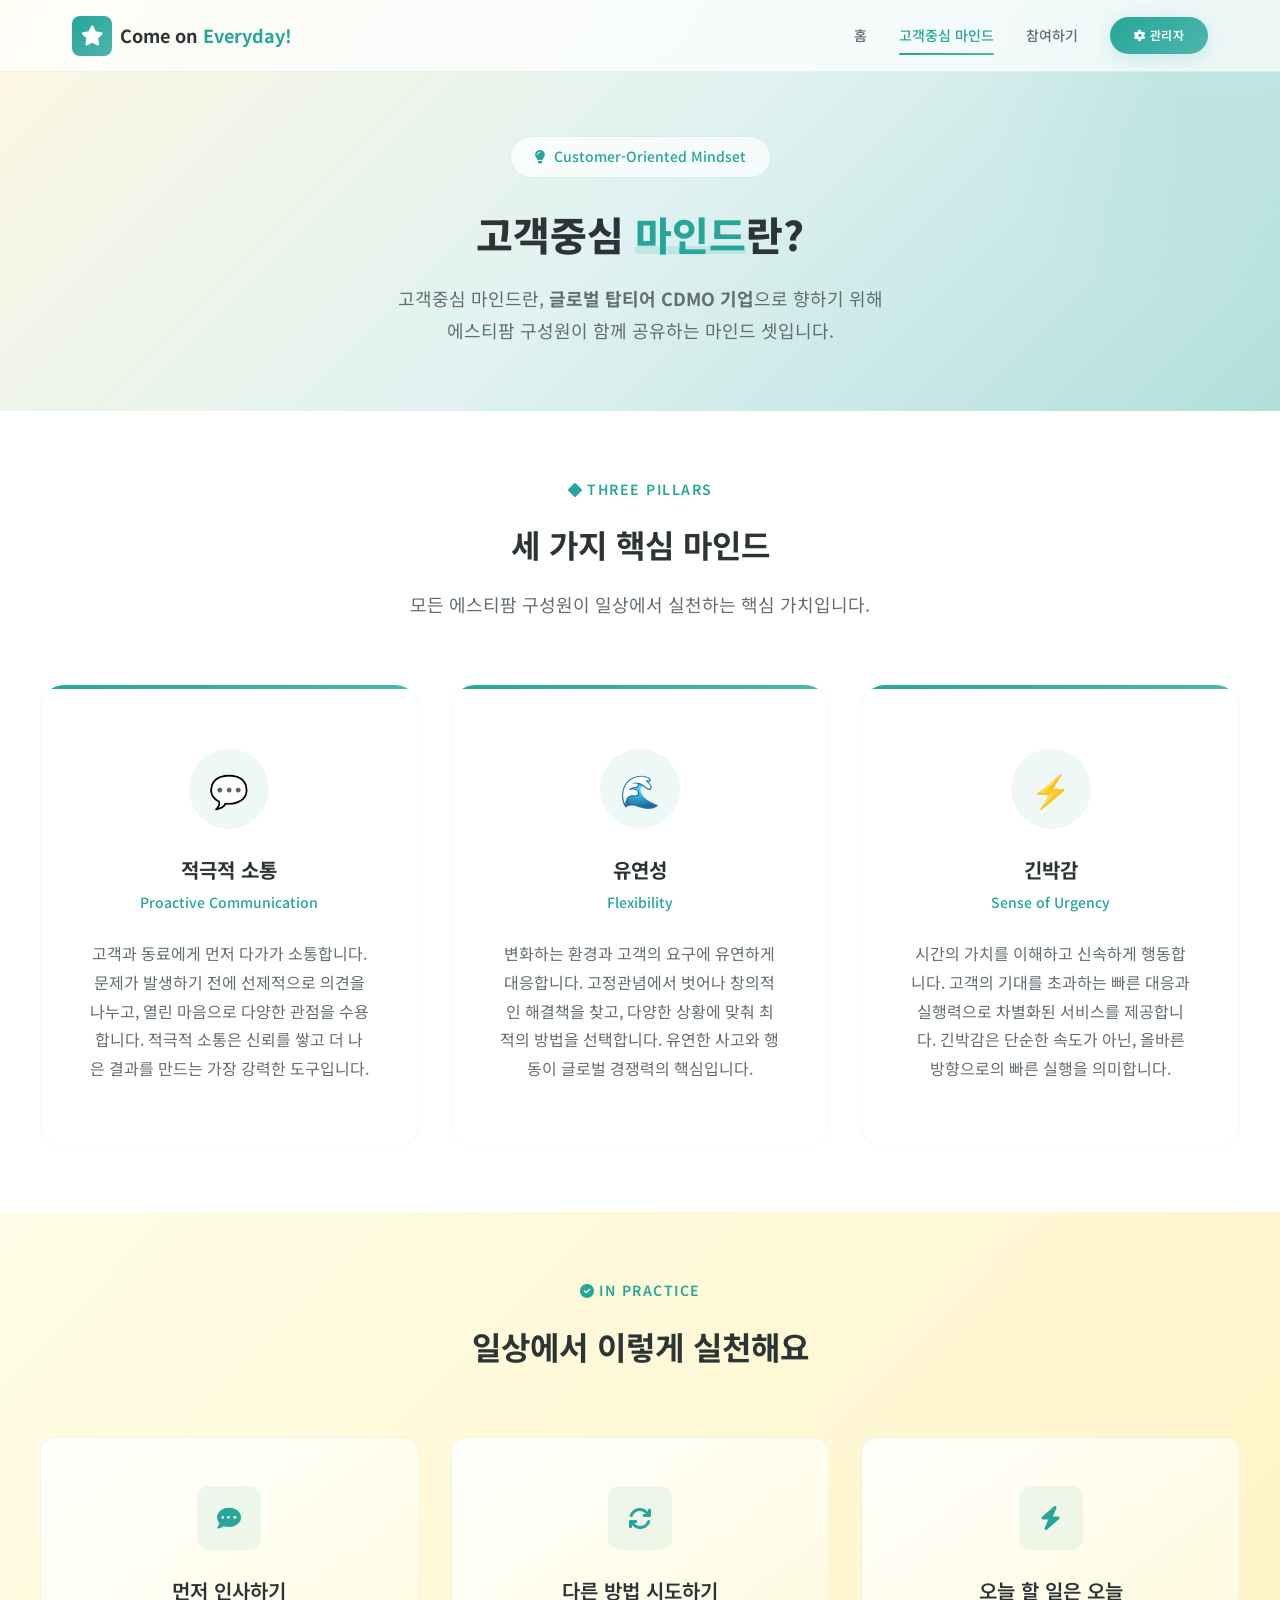
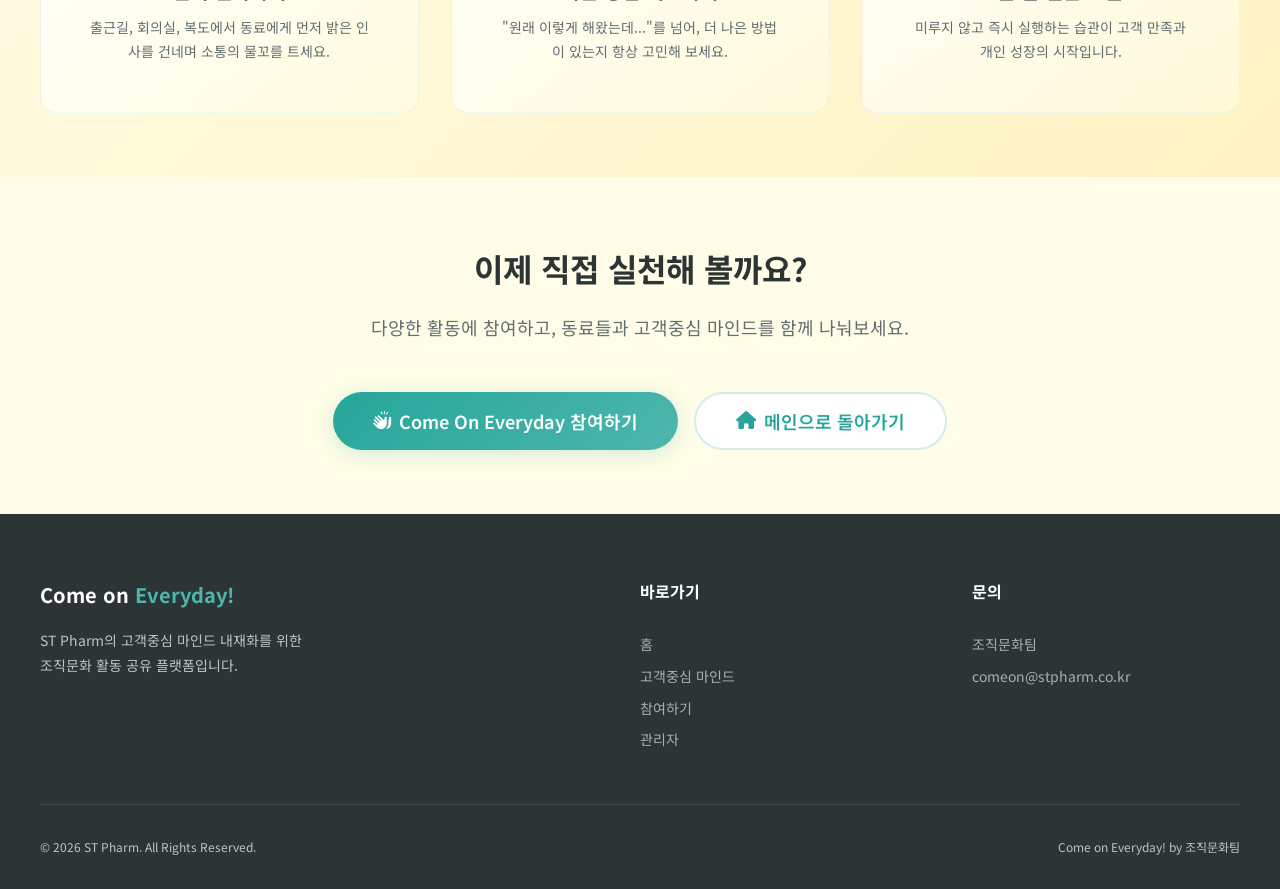
==== commit 7b644844: "fix: Customer-Centric to Customer-Oriented Mindset" ====
--- a/mindset.html
+++ b/mindset.html
@@ -40,7 +40,7 @@
     <!-- ===== 페이지 헤더 ===== -->
     <section class="page-hero">
         <div class="section-container">
-            <div class="hero-badge"><i class="fas fa-lightbulb"></i> Customer-Centric Mindset</div>
+            <div class="hero-badge"><i class="fas fa-lightbulb"></i> Customer-Oriented Mindset</div>
             <h1 class="hero-title" id="mindsetPageTitle">고객중심 <span class="accent">마인드</span>란?</h1>
             <p class="lead" id="mindsetPageDesc">
                 고객중심 마인드란, <strong>글로벌 탑티어 CDMO 기업</strong>으로 향하기 위해<br>
